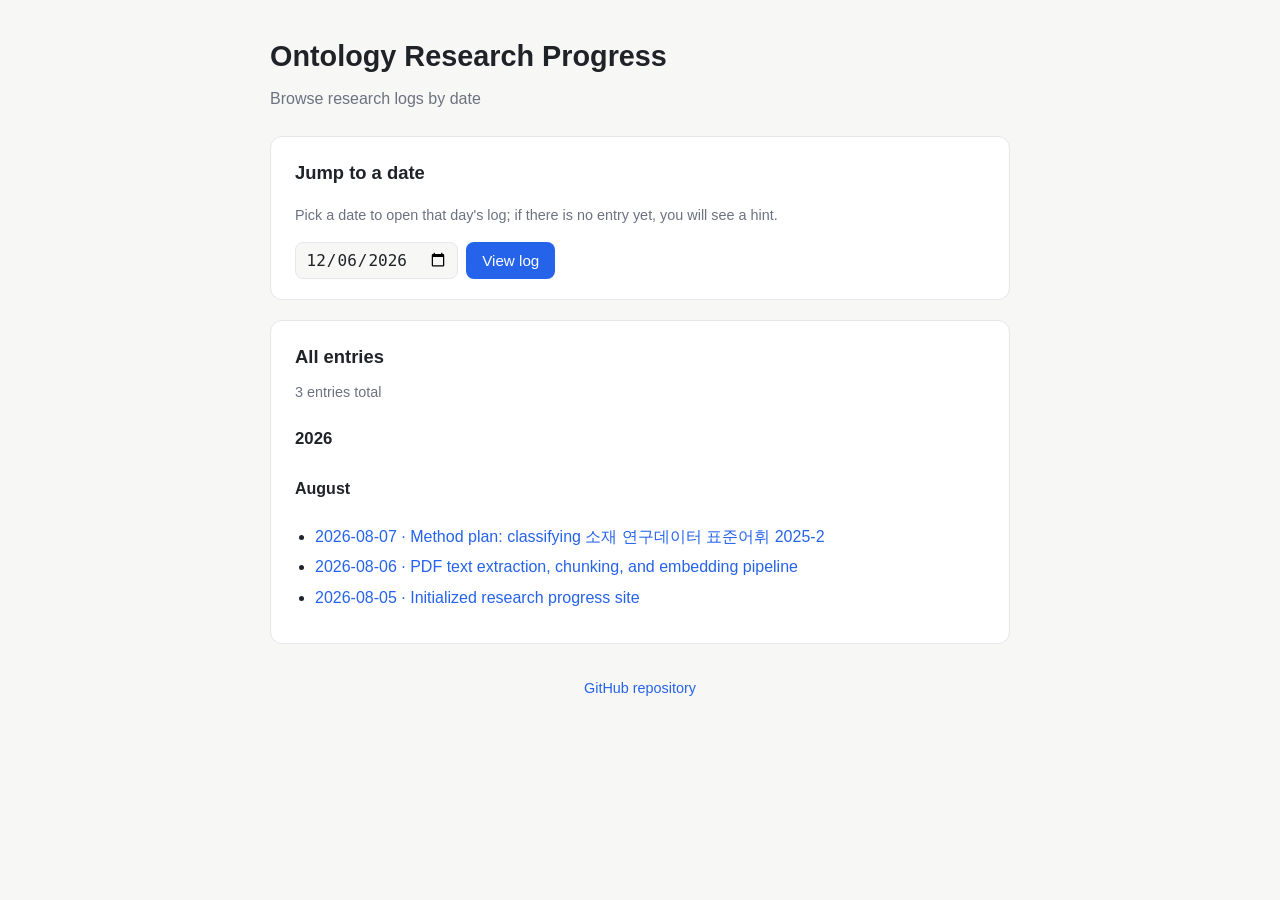
==== index.html @ fb26a60b "git commit -m "add progress 2026-08-06"" ====
<!DOCTYPE html>
<html lang="en">
<head>
  <meta charset="UTF-8">
  <meta name="viewport" content="width=device-width, initial-scale=1.0">
  <meta name="description" content="Ontology research progress log, browsable by date.">
  <title>Ontology Research Progress</title>
  <link rel="stylesheet" href="assets/style.css">
</head>
<body>
  <div class="container">
    <header class="site-header">
      <h1>Ontology Research Progress</h1>
      <p class="tagline">Browse research logs by date</p>
    </header>

    <section class="card date-jump">
      <h2>Jump to a date</h2>
      <p class="muted">Pick a date to open that day's log; if there is no entry yet, you will see a hint.</p>
      <form id="date-jump" class="date-form">
        <input type="date" id="date-input" required>
        <button type="submit">View log</button>
      </form>
      <p id="jump-message" class="jump-message hidden" role="status"></p>
    </section>

    <section class="card entry-list">
      <h2>All entries</h2>
      <!-- entries-start -->
<p class="entry-count">3 entries total</p>
<h3>2026</h3>
<h4>August</h4>
<ul>
<li><a href="entries/2026-08-07.html">2026-08-07 · Method plan: classifying 소재 연구데이터 표준어휘 2025-2</a></li>
<li><a href="entries/2026-08-06.html">2026-08-06 · PDF text extraction, chunking, and embedding pipeline</a></li>
<li><a href="entries/2026-08-05.html">2026-08-05 · Initialized research progress site</a></li>
</ul>
<!-- entries-end -->
    </section>

    <footer class="site-footer">
      <p><a href="https://github.com/ZYnoe/ontology-research-progress">GitHub repository</a></p>
    </footer>
  </div>
  <script src="assets/index.js"></script>
</body>
</html>
---- assets/style.css ----
:root {
  --bg: #f7f7f5;
  --card: #ffffff;
  --text: #1f2328;
  --muted: #6b7280;
  --accent: #2563eb;
  --accent-soft: #eff4ff;
  --border: #e5e7eb;
}

@media (prefers-color-scheme: dark) {
  :root {
    --bg: #17181c;
    --card: #1f2229;
    --text: #e6e6e6;
    --muted: #9ca3af;
    --accent: #7aa2f7;
    --accent-soft: #232a3d;
    --border: #2f333c;
  }
}

* {
  box-sizing: border-box;
}

body {
  margin: 0;
  font-family: -apple-system, BlinkMacSystemFont, "Segoe UI", Roboto,
    "PingFang SC", "Hiragino Sans GB", "Microsoft YaHei", sans-serif;
  background: var(--bg);
  color: var(--text);
  line-height: 1.7;
}

.container {
  max-width: 780px;
  margin: 0 auto;
  padding: 2rem 1.25rem;
}

a {
  color: var(--accent);
  text-decoration: none;
}

a:hover {
  text-decoration: underline;
}

.site-header {
  margin-bottom: 1.5rem;
}

.site-header h1 {
  margin: 0 0 0.25rem;
  font-size: 1.8rem;
}

.tagline {
  margin: 0;
  color: var(--muted);
}

.card {
  background: var(--card);
  border: 1px solid var(--border);
  border-radius: 12px;
  padding: 1.25rem 1.5rem;
  margin: 1.25rem 0;
}

.card h2 {
  margin: 0 0 0.5rem;
  font-size: 1.15rem;
}

.muted {
  color: var(--muted);
  font-size: 0.9rem;
}

.date-form {
  display: flex;
  gap: 0.5rem;
  flex-wrap: wrap;
  margin-top: 0.75rem;
}

.date-form input {
  padding: 0.45rem 0.6rem;
  border: 1px solid var(--border);
  border-radius: 8px;
  background: var(--bg);
  color: var(--text);
  font-size: 1rem;
}

.date-form button {
  padding: 0.45rem 1rem;
  border: none;
  border-radius: 8px;
  background: var(--accent);
  color: #ffffff;
  font-size: 0.95rem;
  cursor: pointer;
}

.date-form button:hover {
  opacity: 0.9;
}

.jump-message {
  margin: 0.75rem 0 0;
  color: var(--accent);
}

.hidden {
  display: none;
}

.entry-count {
  color: var(--muted);
  font-size: 0.9rem;
  margin: 0 0 0.75rem;
}

.entry-list h3 {
  margin: 1.25rem 0 0.25rem;
  font-size: 1.05rem;
}

.entry-list ul {
  margin: 0.25rem 0 0.75rem;
  padding-left: 1.25rem;
}

.entry-list li {
  margin: 0.2rem 0;
}

.empty {
  color: var(--muted);
}

.breadcrumb {
  margin: 0 0 1rem;
}

.entry-header h1 {
  margin: 0 0 0.25rem;
  font-size: 1.6rem;
}

.entry-date {
  margin: 0;
  color: var(--muted);
}

.site-footer {
  margin-top: 2rem;
  color: var(--muted);
  font-size: 0.9rem;
  text-align: center;
}

main .card h3 {
  margin: 1.5rem 0 0.4rem;
  font-size: 1.05rem;
}

main .card h4 {
  margin: 1.15rem 0 0.35rem;
  font-size: 0.95rem;
  color: var(--accent);
}

code {
  background: var(--accent-soft);
  border-radius: 4px;
  padding: 0.1rem 0.35rem;
  font-size: 0.9em;
}
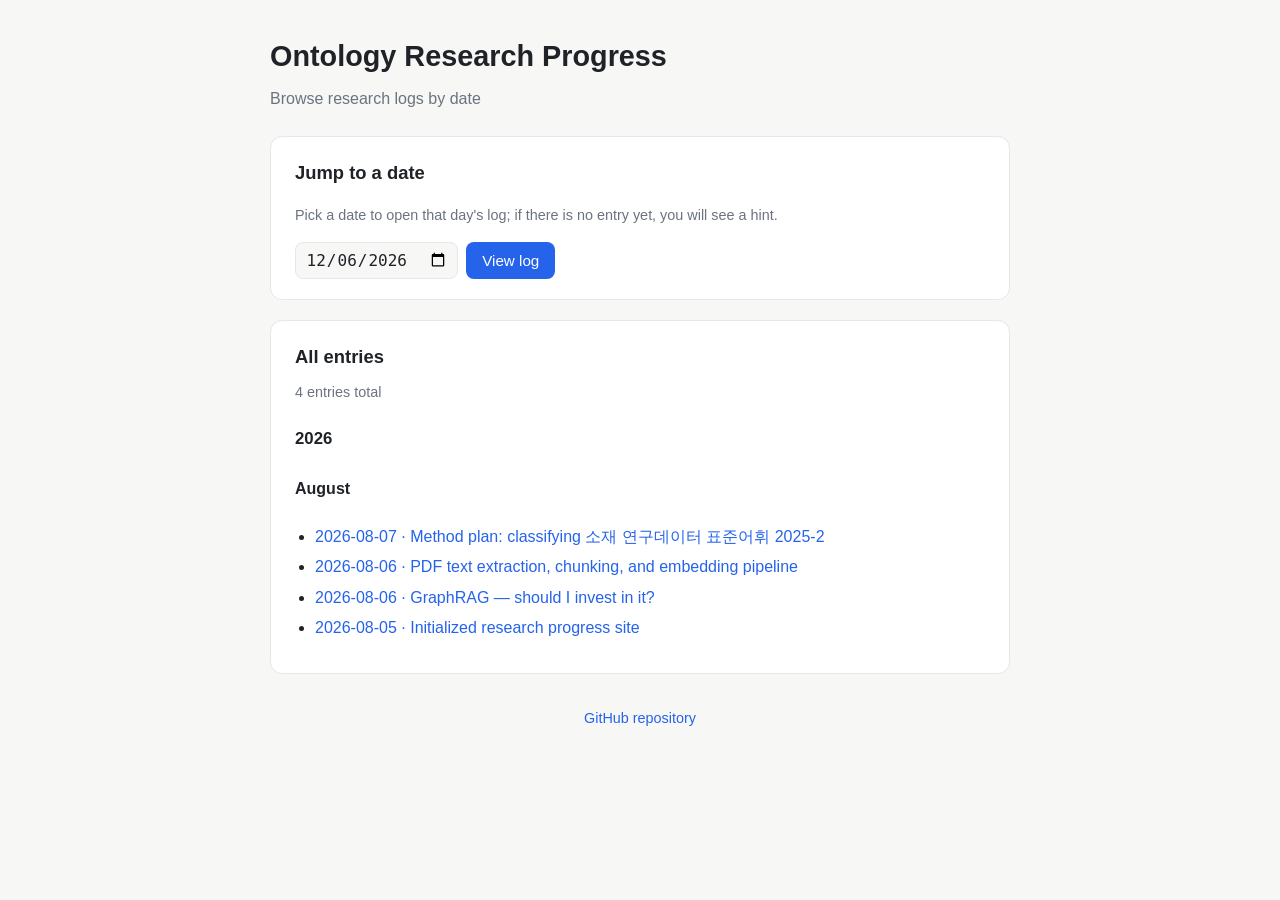
==== commit efec3ae9: "support multiple HTML pages per date - md2html.py keeps each note's file name, so same-day notes con" ====
--- a/index.html
+++ b/index.html
@@ -27,12 +27,13 @@
     <section class="card entry-list">
       <h2>All entries</h2>
       <!-- entries-start -->
-<p class="entry-count">3 entries total</p>
+<p class="entry-count">4 entries total</p>
 <h3>2026</h3>
 <h4>August</h4>
 <ul>
 <li><a href="entries/2026-08-07.html">2026-08-07 · Method plan: classifying 소재 연구데이터 표준어휘 2025-2</a></li>
 <li><a href="entries/2026-08-06.html">2026-08-06 · PDF text extraction, chunking, and embedding pipeline</a></li>
+<li><a href="entries/2026-08-06-graphrag.html">2026-08-06 · GraphRAG — should I invest in it?</a></li>
 <li><a href="entries/2026-08-05.html">2026-08-05 · Initialized research progress site</a></li>
 </ul>
 <!-- entries-end -->
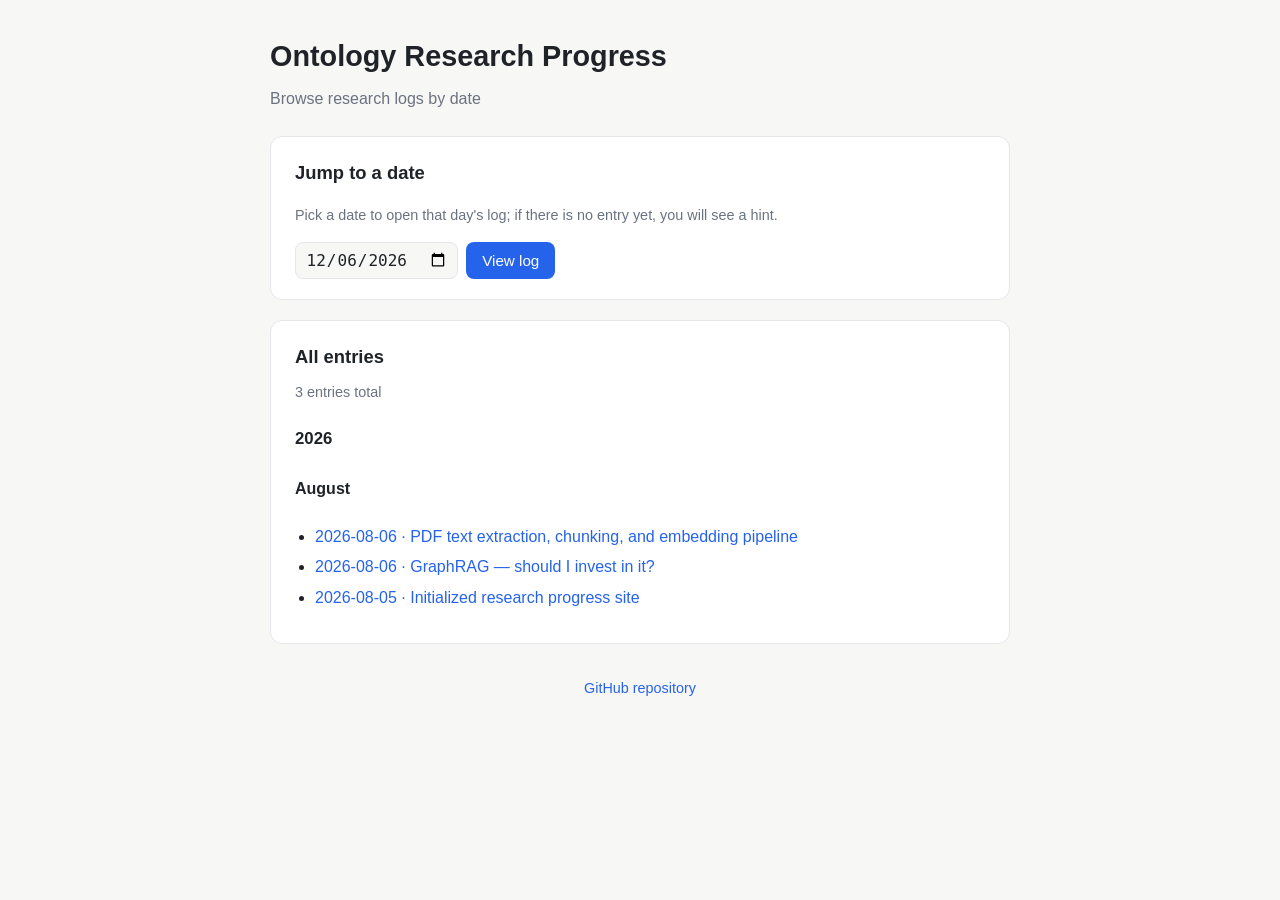
==== commit e8d51b70: "regenerate index: drop stale link to removed 2026-08-07 entry" ====
--- a/index.html
+++ b/index.html
@@ -27,11 +27,10 @@
     <section class="card entry-list">
       <h2>All entries</h2>
       <!-- entries-start -->
-<p class="entry-count">4 entries total</p>
+<p class="entry-count">3 entries total</p>
 <h3>2026</h3>
 <h4>August</h4>
 <ul>
-<li><a href="entries/2026-08-07.html">2026-08-07 · Method plan: classifying 소재 연구데이터 표준어휘 2025-2</a></li>
 <li><a href="entries/2026-08-06.html">2026-08-06 · PDF text extraction, chunking, and embedding pipeline</a></li>
 <li><a href="entries/2026-08-06-graphrag.html">2026-08-06 · GraphRAG — should I invest in it?</a></li>
 <li><a href="entries/2026-08-05.html">2026-08-05 · Initialized research progress site</a></li>
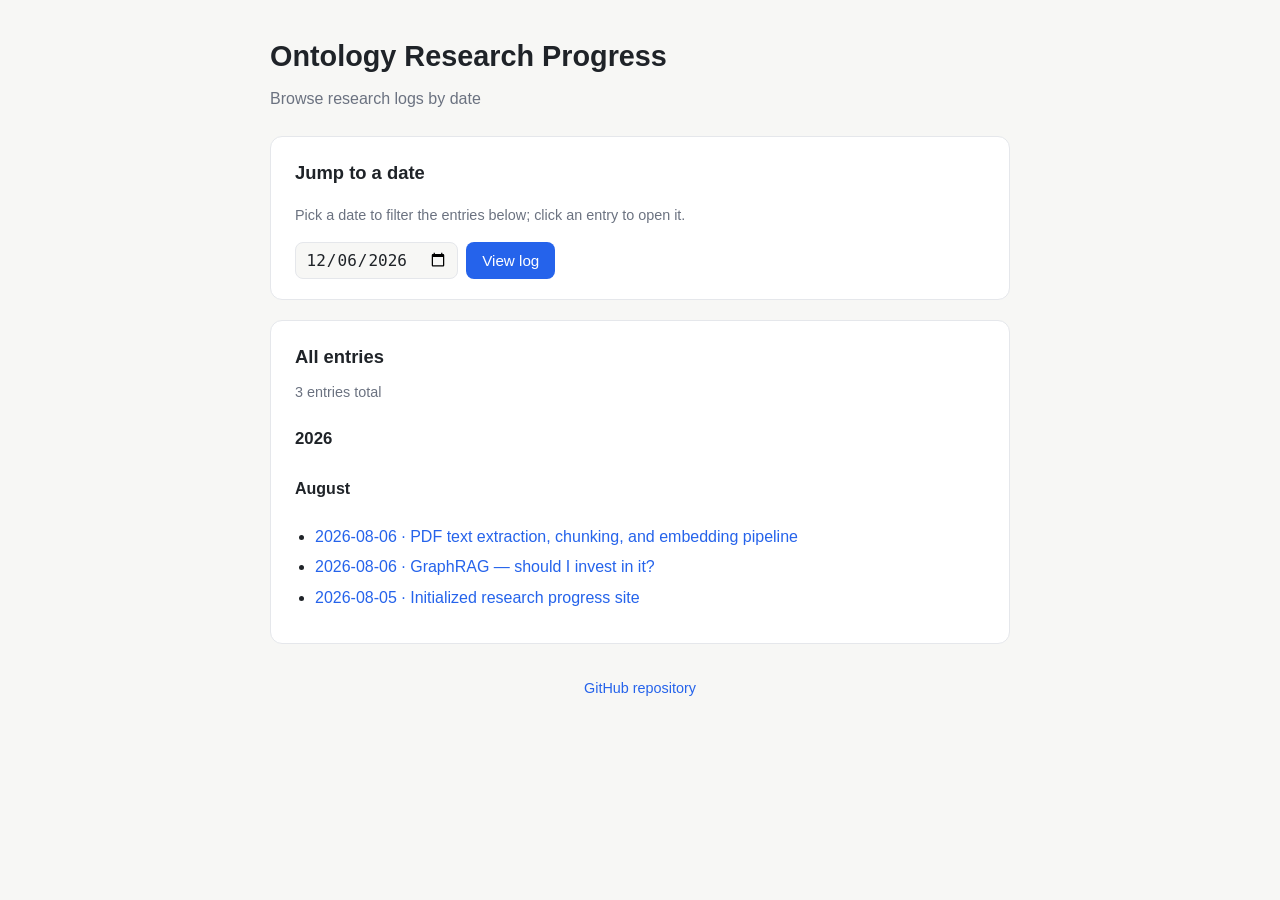
==== commit 6f863d96: "filter homepage entries by selected date - date-jump now filters the entry list in place instead of " ====
--- a/index.html
+++ b/index.html
@@ -16,7 +16,7 @@
 
     <section class="card date-jump">
       <h2>Jump to a date</h2>
-      <p class="muted">Pick a date to open that day's log; if there is no entry yet, you will see a hint.</p>
+      <p class="muted">Pick a date to filter the entries below; click an entry to open it.</p>
       <form id="date-jump" class="date-form">
         <input type="date" id="date-input" required>
         <button type="submit">View log</button>
@@ -27,13 +27,13 @@
     <section class="card entry-list">
       <h2>All entries</h2>
       <!-- entries-start -->
-<p class="entry-count">3 entries total</p>
+<p class="entry-count" id="entry-count">3 entries total</p>
 <h3>2026</h3>
 <h4>August</h4>
 <ul>
-<li><a href="entries/2026-08-06.html">2026-08-06 · PDF text extraction, chunking, and embedding pipeline</a></li>
-<li><a href="entries/2026-08-06-graphrag.html">2026-08-06 · GraphRAG — should I invest in it?</a></li>
-<li><a href="entries/2026-08-05.html">2026-08-05 · Initialized research progress site</a></li>
+<li data-date="2026-08-06"><a href="entries/2026-08-06.html">2026-08-06 · PDF text extraction, chunking, and embedding pipeline</a></li>
+<li data-date="2026-08-06"><a href="entries/2026-08-06-graphrag.html">2026-08-06 · GraphRAG — should I invest in it?</a></li>
+<li data-date="2026-08-05"><a href="entries/2026-08-05.html">2026-08-05 · Initialized research progress site</a></li>
 </ul>
 <!-- entries-end -->
     </section>
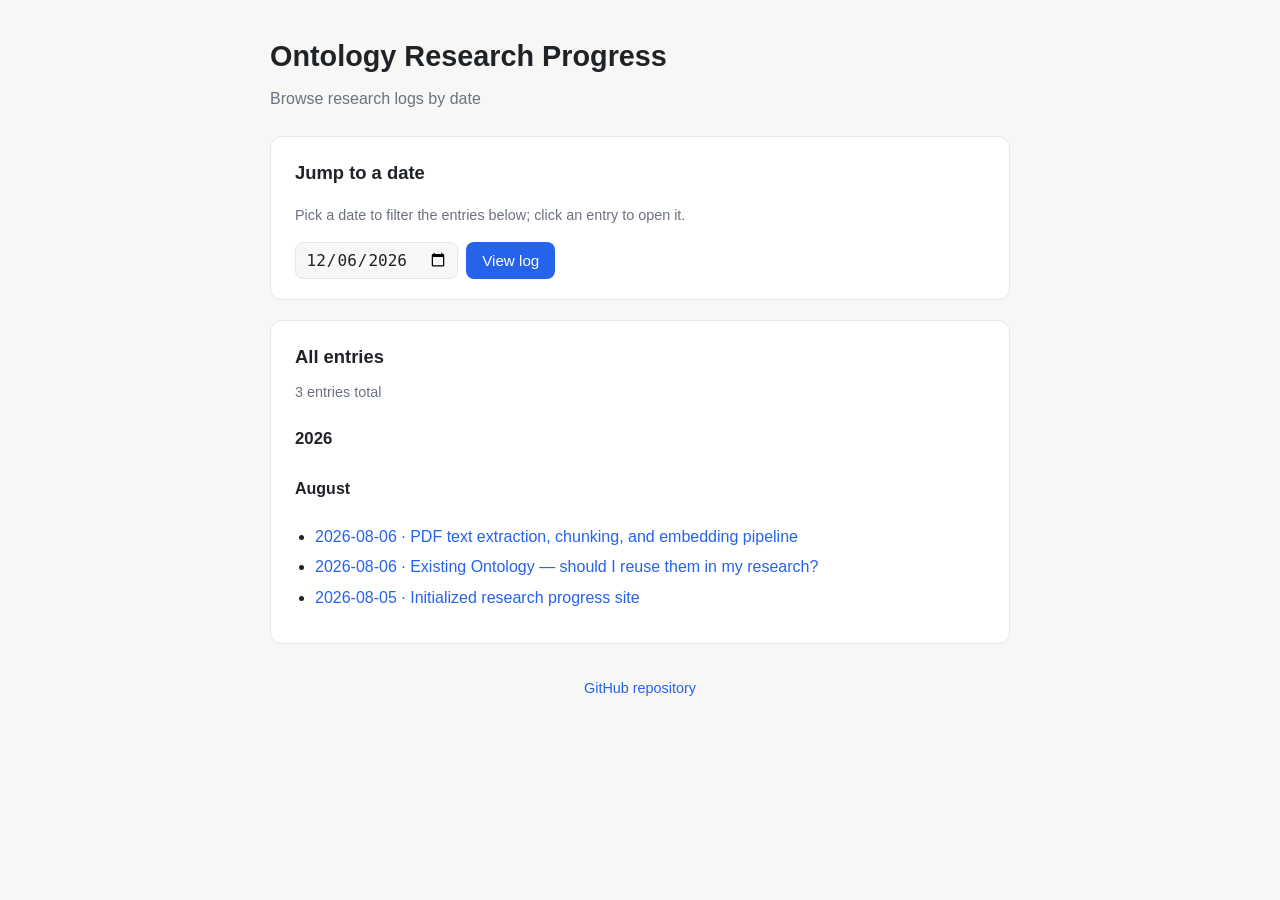
==== commit 09eccd74: "publish existing-ontology note for 2026-08-06 - add entries/2026-08-06-existing-ontology.html from t" ====
--- a/index.html
+++ b/index.html
@@ -32,7 +32,7 @@
 <h4>August</h4>
 <ul>
 <li data-date="2026-08-06"><a href="entries/2026-08-06.html">2026-08-06 · PDF text extraction, chunking, and embedding pipeline</a></li>
-<li data-date="2026-08-06"><a href="entries/2026-08-06-graphrag.html">2026-08-06 · GraphRAG — should I invest in it?</a></li>
+<li data-date="2026-08-06"><a href="entries/2026-08-06-existing-ontology.html">2026-08-06 · Existing Ontology — should I reuse them in my research?</a></li>
 <li data-date="2026-08-05"><a href="entries/2026-08-05.html">2026-08-05 · Initialized research progress site</a></li>
 </ul>
 <!-- entries-end -->
--- a/assets/style.css
+++ b/assets/style.css
@@ -147,6 +147,21 @@
   margin: 0 0 1rem;
 }
 
+.same-day-nav {
+  background: var(--accent-soft);
+  border: 1px solid var(--border);
+  border-radius: 8px;
+  padding: 0.55rem 0.9rem;
+  margin: 0 0 1.25rem;
+  font-size: 0.9rem;
+  line-height: 1.8;
+}
+
+.same-day-label {
+  color: var(--muted);
+  font-weight: 600;
+}
+
 .entry-header h1 {
   margin: 0 0 0.25rem;
   font-size: 1.6rem;
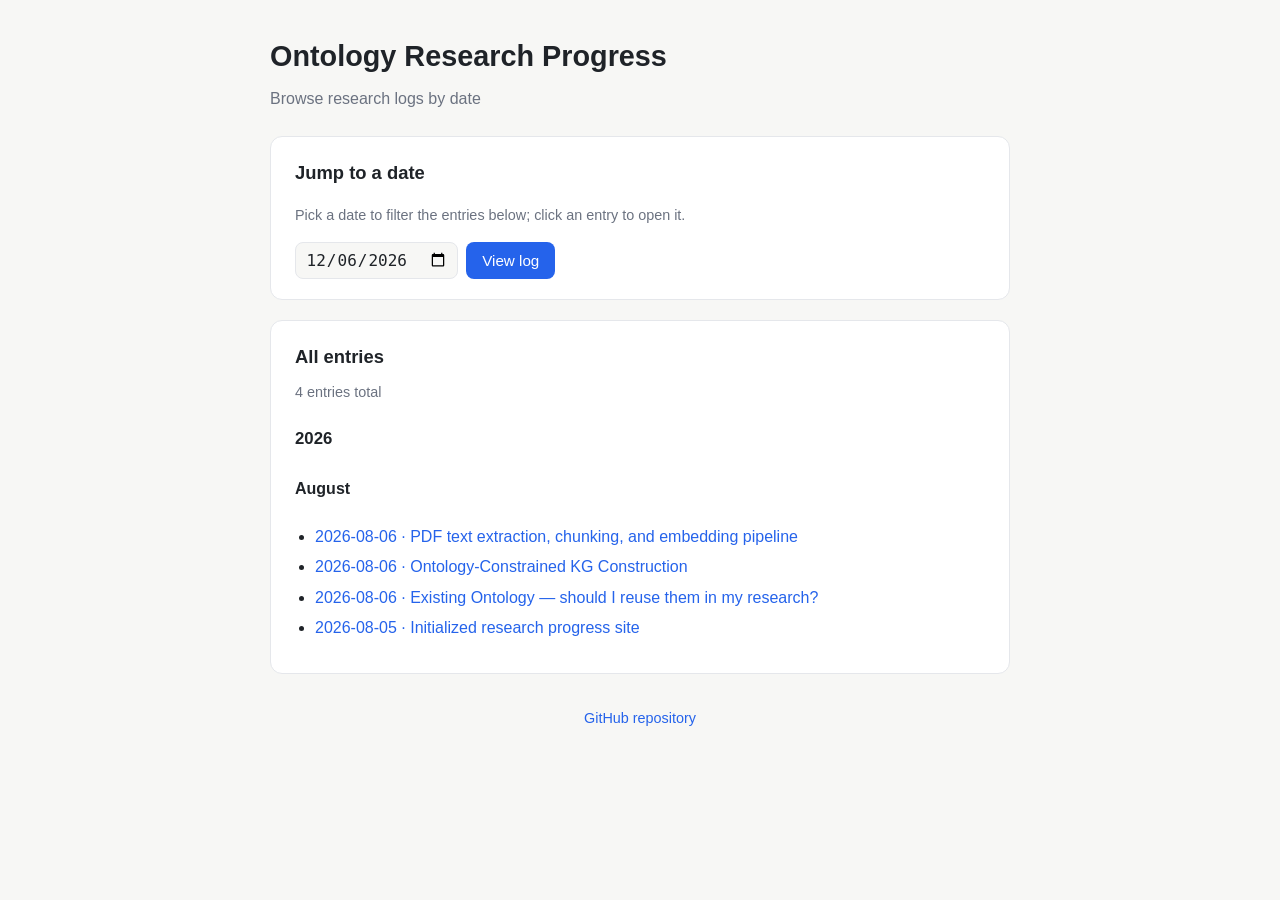
==== commit 5d991903: "publish ontology-constrained KG construction note for 2026-08-06 - add entries/2026-08-06-after-onto" ====
--- a/index.html
+++ b/index.html
@@ -27,11 +27,12 @@
     <section class="card entry-list">
       <h2>All entries</h2>
       <!-- entries-start -->
-<p class="entry-count" id="entry-count">3 entries total</p>
+<p class="entry-count" id="entry-count">4 entries total</p>
 <h3>2026</h3>
 <h4>August</h4>
 <ul>
 <li data-date="2026-08-06"><a href="entries/2026-08-06.html">2026-08-06 · PDF text extraction, chunking, and embedding pipeline</a></li>
+<li data-date="2026-08-06"><a href="entries/2026-08-06-after-ontology.html">2026-08-06 · Ontology-Constrained KG Construction</a></li>
 <li data-date="2026-08-06"><a href="entries/2026-08-06-existing-ontology.html">2026-08-06 · Existing Ontology — should I reuse them in my research?</a></li>
 <li data-date="2026-08-05"><a href="entries/2026-08-05.html">2026-08-05 · Initialized research progress site</a></li>
 </ul>
--- a/assets/style.css
+++ b/assets/style.css
@@ -196,3 +196,22 @@
   padding: 0.1rem 0.35rem;
   font-size: 0.9em;
 }
+
+table {
+  border-collapse: collapse;
+  width: 100%;
+  margin: 0.75rem 0;
+  font-size: 0.92rem;
+}
+
+th,
+td {
+  border: 1px solid var(--border);
+  padding: 0.4rem 0.6rem;
+  text-align: left;
+  vertical-align: top;
+}
+
+th {
+  background: var(--accent-soft);
+}
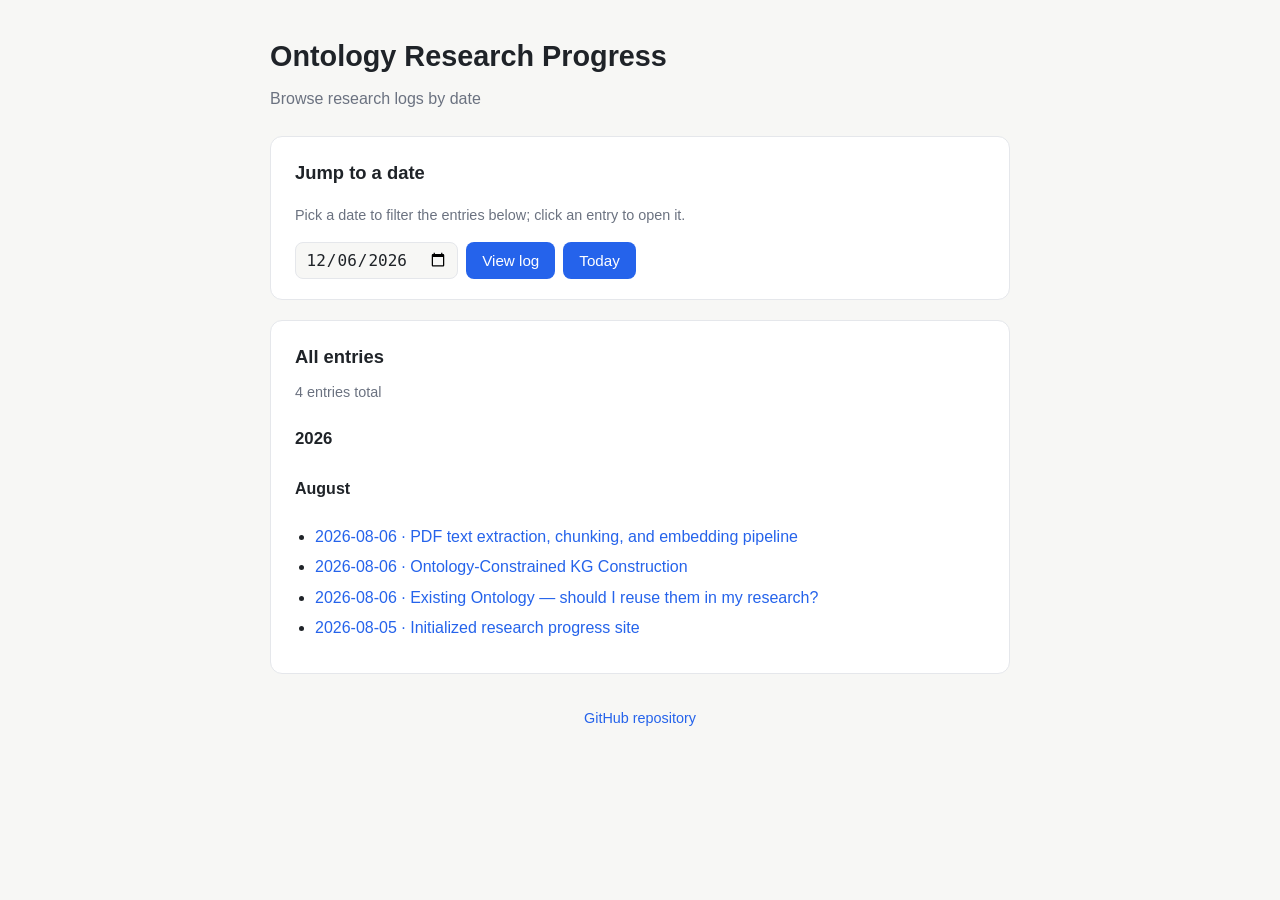
==== commit fe18769a: "add Today button to the homepage date filter - one click sets the date to today and filters entries " ====
--- a/index.html
+++ b/index.html
@@ -20,6 +20,7 @@
       <form id="date-jump" class="date-form">
         <input type="date" id="date-input" required>
         <button type="submit">View log</button>
+        <button type="button" id="today-btn">Today</button>
       </form>
       <p id="jump-message" class="jump-message hidden" role="status"></p>
     </section>
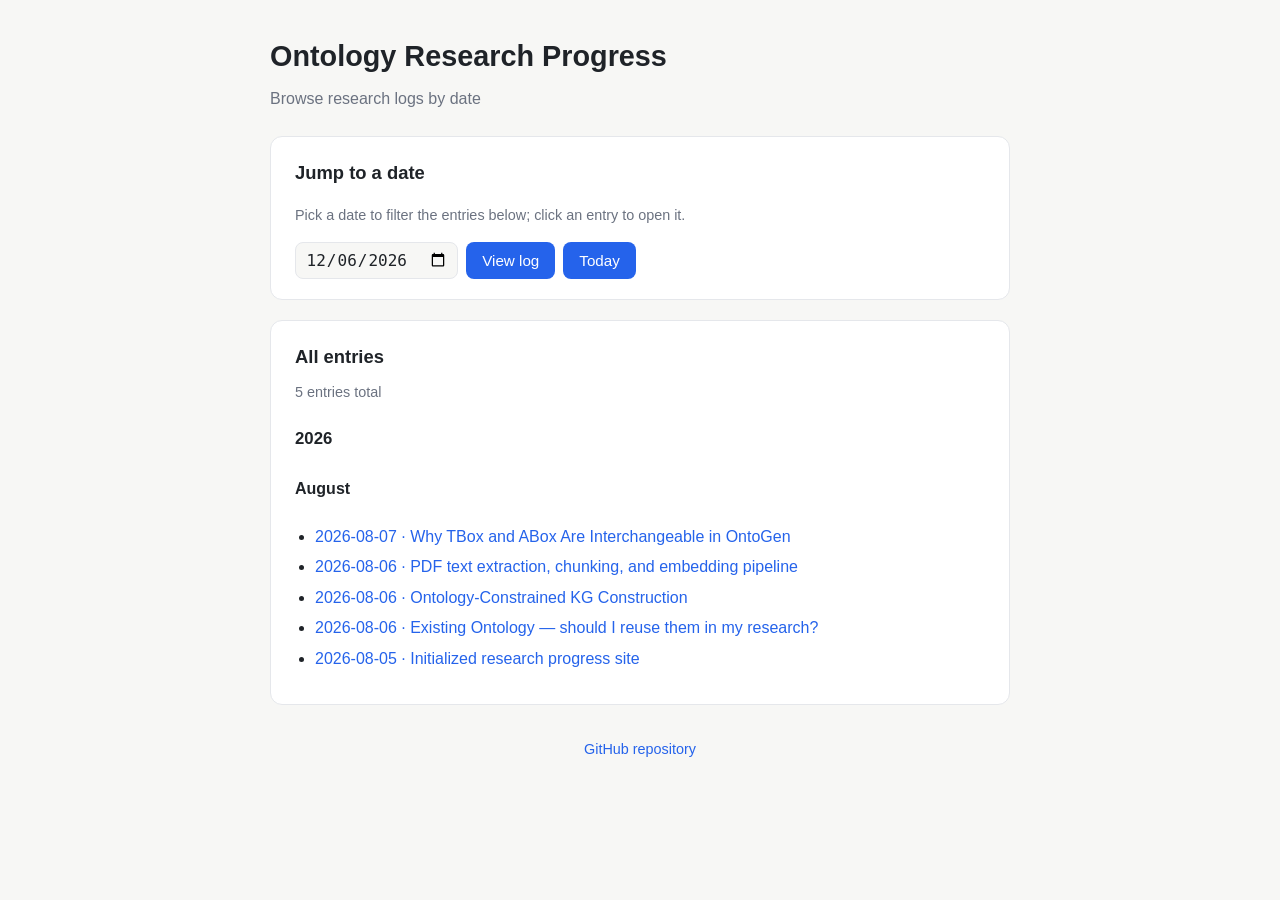
==== commit c249f909: "publish OntoGen note for 2026-08-07" ====
--- a/index.html
+++ b/index.html
@@ -28,10 +28,11 @@
     <section class="card entry-list">
       <h2>All entries</h2>
       <!-- entries-start -->
-<p class="entry-count" id="entry-count">4 entries total</p>
+<p class="entry-count" id="entry-count">5 entries total</p>
 <h3>2026</h3>
 <h4>August</h4>
 <ul>
+<li data-date="2026-08-07"><a href="entries/2026-08-07-Ontogen.html">2026-08-07 · Why TBox and ABox Are Interchangeable in OntoGen</a></li>
 <li data-date="2026-08-06"><a href="entries/2026-08-06.html">2026-08-06 · PDF text extraction, chunking, and embedding pipeline</a></li>
 <li data-date="2026-08-06"><a href="entries/2026-08-06-after-ontology.html">2026-08-06 · Ontology-Constrained KG Construction</a></li>
 <li data-date="2026-08-06"><a href="entries/2026-08-06-existing-ontology.html">2026-08-06 · Existing Ontology — should I reuse them in my research?</a></li>
